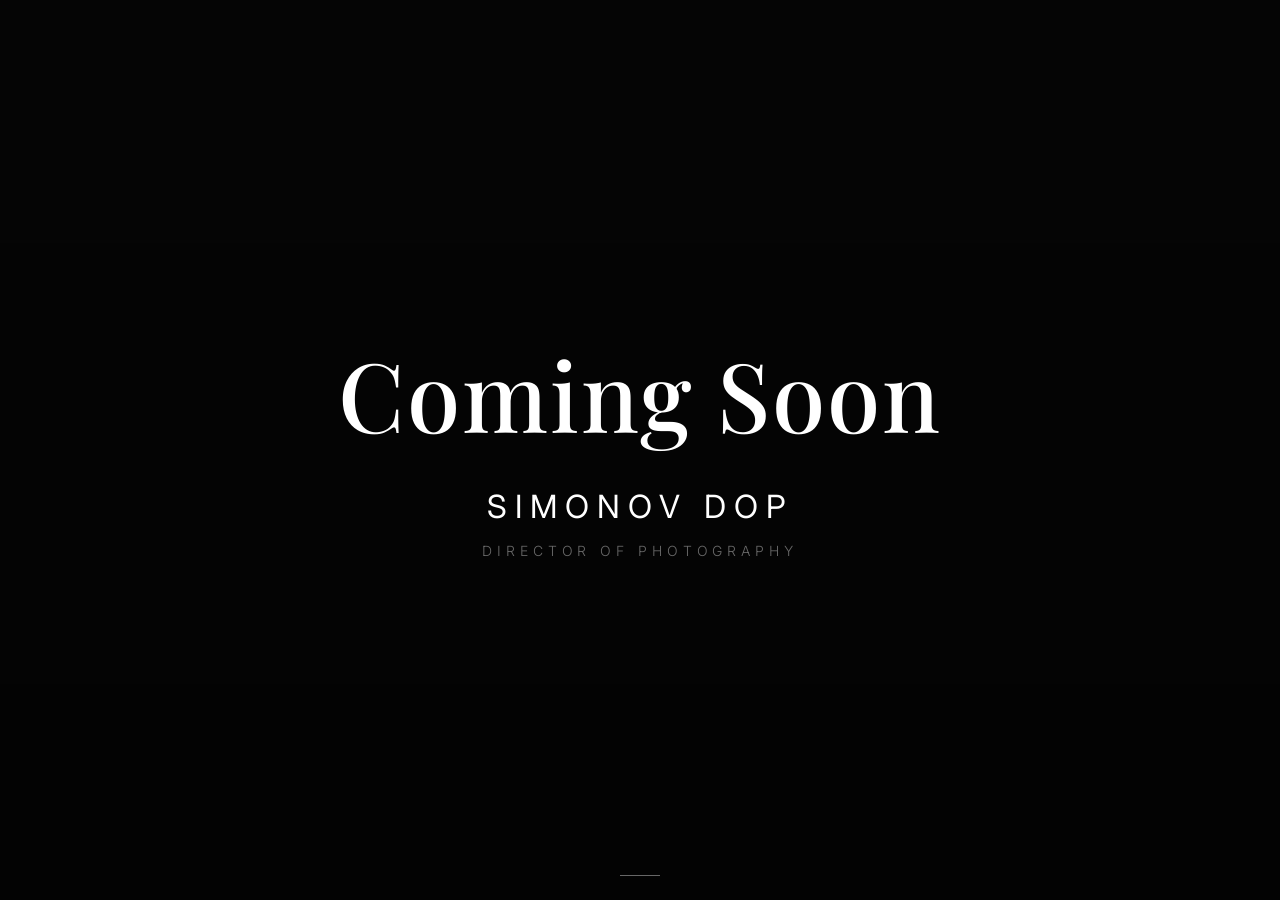
==== index.html @ 1fa2c690 "Initial commit: Simonov DOP portfolio website (video hosted on server)" ====
<!DOCTYPE html>
<html lang="en">

<head>
    <meta charset="UTF-8">
    <meta name="viewport" content="width=device-width, initial-scale=1.0, viewport-fit=cover">
    <meta name="description" content="Simonov DOP - Director of Photography. Coming Soon.">
    <meta name="theme-color" content="#0a0a0a">

    <title>Simonov DOP | Coming Soon</title>

    <!-- 
    =====================================================
    FONTS
    Using Inter (clean, modern sans-serif) and Playfair Display (cinematic serif)
    Change fonts here if you prefer different typography
    =====================================================
  -->
    <link rel="preconnect" href="https://fonts.googleapis.com">
    <link rel="preconnect" href="https://fonts.gstatic.com" crossorigin>
    <link
        href="https://fonts.googleapis.com/css2?family=Inter:wght@300;400;500&family=Playfair+Display:wght@400;500;600&display=swap"
        rel="stylesheet">

    <link rel="stylesheet" href="styles.css">
</head>

<body>
    <!-- 
    =====================================================
    BACKGROUND MEDIA CONTAINER
    Supports both VIDEO and IMAGE backgrounds
    
    TO USE VIDEO BACKGROUND:
    - Uncomment the <video> element below
    - Set src to your video file (MP4 recommended)
    - The video will autoplay, loop, and be muted
    
    TO USE IMAGE BACKGROUND:
    - Comment out the <video> element
    - Uncomment the <div class="bg-image"> element
    - Set the background-image URL in styles.css (.bg-image class)
    
    MOBILE OPTIMIZATION:
    - Video is hidden on mobile by default (CSS media query)
    - Image fallback is shown instead for better performance
    =====================================================
  -->
    <div class="background-container">

        <!-- OPTION 1: VIDEO BACKGROUND (uncomment to use) -->
        <video autoplay loop muted playsinline webkit-playsinline poster="assets/poster.jpg" class="bg-video">
            <source src="assets/showreel.mp4" type="video/mp4">
        </video>

        <!-- OPTION 2: IMAGE BACKGROUND (currently active) -->
        <!-- To change the image, edit the background-image URL in styles.css (.bg-image class) -->
        <div class="bg-image"></div>

        <!-- Dark overlay for text readability (adjust opacity in styles.css) -->
        <div class="bg-overlay"></div>
    </div>

    <!-- 
    =====================================================
    MAIN CONTENT
    Edit text content here:
    - h1: Main headline ("Coming Soon")
    - .name: DOP name ("Simonov DOP")
    - .subtitle: Role description ("Director of Photography")
    =====================================================
  -->
    <main class="content">
        <div class="content-wrapper">

            <!-- Main Headline -->
            <h1 class="headline">Coming Soon</h1>

            <!-- DOP Name -->
            <p class="name">Simonov DOP</p>

            <!-- Subtitle / Role (optional - can be removed) -->
            <p class="subtitle">Director of Photography</p>

        </div>
    </main>

    <!-- Optional: Subtle bottom indicator -->
    <footer class="footer">
        <span class="footer-line"></span>
    </footer>

</body>

</html>
---- styles.css ----
/*
=====================================================
SIMONOV DOP - COMING SOON
Cinematic, Minimal, Professional Landing Page
=====================================================

TABLE OF CONTENTS:
1. CSS Custom Properties (Variables)
2. Reset & Base Styles
3. Background Media Styles
4. Content & Typography
5. Animations
6. Responsive Breakpoints
=====================================================
*/


/* =====================================================
   1. CSS CUSTOM PROPERTIES
   ===================================================== 
   
   CUSTOMIZATION GUIDE:
   - Change colors, fonts, and timing here
   - All values cascade throughout the stylesheet
*/

:root {
    /* ---------- COLORS ---------- */
    /* Primary background - near black */
    --color-bg: #0a0a0a;

    /* Text colors */
    --color-text-primary: #ffffff;
    --color-text-secondary: rgba(255, 255, 255, 0.7);
    --color-text-muted: rgba(255, 255, 255, 0.4);

    /* Overlay darkness (0.4 = 40%, 0.6 = 60%) */
    --overlay-opacity: 0.55;

    /* ---------- TYPOGRAPHY ---------- */
    /* Headline font - cinematic serif */
    --font-headline: 'Playfair Display', Georgia, serif;

    /* Body font - clean sans-serif */
    --font-body: 'Inter', -apple-system, BlinkMacSystemFont, sans-serif;

    /* Font sizes (mobile-first, scaled with clamp) */
    --size-headline: clamp(2.5rem, 8vw, 6rem);
    --size-name: clamp(1.25rem, 3vw, 2rem);
    --size-subtitle: clamp(0.75rem, 1.5vw, 0.875rem);

    /* Letter spacing */
    --tracking-headline: 0.02em;
    --tracking-name: 0.25em;
    --tracking-subtitle: 0.35em;

    /* ---------- SPACING ---------- */
    --space-safe-area: env(safe-area-inset-bottom, 2rem);

    /* ---------- ANIMATIONS ---------- */
    --duration-fade: 1.5s;
    --duration-stagger: 0.3s;
    --easing-smooth: cubic-bezier(0.25, 0.1, 0.25, 1);
}


/* =====================================================
   2. RESET & BASE STYLES
   ===================================================== */

*,
*::before,
*::after {
    box-sizing: border-box;
    margin: 0;
    padding: 0;
}

html {
    font-size: 16px;
    -webkit-font-smoothing: antialiased;
    -moz-osx-font-smoothing: grayscale;
}

body {
    font-family: var(--font-body);
    background-color: var(--color-bg);
    color: var(--color-text-primary);
    min-height: 100vh;
    min-height: 100dvh;
    /* Dynamic viewport height for mobile */
    overflow: hidden;
    position: relative;
}


/* =====================================================
   3. BACKGROUND MEDIA STYLES
   ===================================================== 
   
   TO CHANGE BACKGROUND IMAGE:
   Edit the URL in .bg-image background-image property
*/

.background-container {
    position: fixed;
    inset: 0;
    z-index: 0;
    overflow: hidden;
}

/* ---------- VIDEO BACKGROUND ---------- */
.bg-video {
    position: absolute;
    top: 50%;
    left: 50%;
    min-width: 100%;
    min-height: 100%;
    width: auto;
    height: auto;
    transform: translate(-50%, -50%);
    object-fit: cover;
}

/* ---------- IMAGE BACKGROUND ---------- 
   
   CHANGE BACKGROUND IMAGE HERE:
   Replace the URL with your image path
   Recommended: 1920x1080 or higher resolution
   Formats: JPG, WebP, or AVIF for best performance
*/
.bg-image {
    position: absolute;
    inset: 0;
    background-image: url('assets/background.jpg');
    background-size: cover;
    background-position: center center;
    background-repeat: no-repeat;
}

/* ---------- DARK OVERLAY ---------- 
   
   Adjust --overlay-opacity in :root to change darkness
   Current: 0.55 (55% dark)
*/
.bg-overlay {
    position: absolute;
    inset: 0;
    background: linear-gradient(180deg,
            rgba(0, 0, 0, calc(var(--overlay-opacity) - 0.1)) 0%,
            rgba(0, 0, 0, var(--overlay-opacity)) 50%,
            rgba(0, 0, 0, calc(var(--overlay-opacity) + 0.1)) 100%);
}


/* =====================================================
   4. CONTENT & TYPOGRAPHY
   ===================================================== */

.content {
    position: relative;
    z-index: 10;
    display: flex;
    align-items: center;
    justify-content: center;
    min-height: 100vh;
    min-height: 100dvh;
    padding: 2rem;
    padding-bottom: calc(2rem + var(--space-safe-area));
}

.content-wrapper {
    text-align: center;
    max-width: 90vw;
}

/* ---------- MAIN HEADLINE ---------- */
.headline {
    font-family: var(--font-headline);
    font-size: var(--size-headline);
    font-weight: 500;
    letter-spacing: var(--tracking-headline);
    line-height: 1.1;
    color: var(--color-text-primary);
    margin-bottom: 2rem;

    /* Animation */
    opacity: 0;
    transform: translateY(20px);
    animation: fadeInUp var(--duration-fade) var(--easing-smooth) forwards;
}

/* ---------- DOP NAME ---------- */
.name {
    font-family: var(--font-body);
    font-size: var(--size-name);
    font-weight: 400;
    letter-spacing: var(--tracking-name);
    text-transform: uppercase;
    color: var(--color-text-primary);
    margin-bottom: 1rem;

    /* Animation - delayed */
    opacity: 0;
    transform: translateY(15px);
    animation: fadeInUp var(--duration-fade) var(--easing-smooth) forwards;
    animation-delay: var(--duration-stagger);
}

/* ---------- SUBTITLE ---------- */
.subtitle {
    font-family: var(--font-body);
    font-size: var(--size-subtitle);
    font-weight: 300;
    letter-spacing: var(--tracking-subtitle);
    text-transform: uppercase;
    color: var(--color-text-muted);

    /* Animation - more delayed */
    opacity: 0;
    transform: translateY(10px);
    animation: fadeInUp var(--duration-fade) var(--easing-smooth) forwards;
    animation-delay: calc(var(--duration-stagger) * 2);
}


/* ---------- FOOTER INDICATOR ---------- */
.footer {
    position: fixed;
    bottom: 0;
    left: 0;
    right: 0;
    z-index: 10;
    display: flex;
    justify-content: center;
    padding-bottom: calc(1.5rem + var(--space-safe-area));

    /* Animation */
    opacity: 0;
    animation: fadeIn 2s var(--easing-smooth) forwards;
    animation-delay: 1.5s;
}

.footer-line {
    width: 40px;
    height: 1px;
    background: var(--color-text-muted);
}


/* =====================================================
   5. ANIMATIONS
   ===================================================== */

@keyframes fadeInUp {
    from {
        opacity: 0;
        transform: translateY(20px);
    }

    to {
        opacity: 1;
        transform: translateY(0);
    }
}

@keyframes fadeIn {
    from {
        opacity: 0;
    }

    to {
        opacity: 1;
    }
}


/* =====================================================
   6. RESPONSIVE BREAKPOINTS
   ===================================================== */

/* ---------- MOBILE OPTIMIZATION ---------- */
@media (max-width: 768px) {

    /* Hide video on mobile for better performance */
    /* Show video on mobile */
    .bg-video {
        display: block;
    }

    /* Ensure image background is visible on mobile */
    .bg-image {
        display: block;
    }

    .content {
        padding: 1.5rem;
    }

    .headline {
        margin-bottom: 1.5rem;
    }

    .name {
        margin-bottom: 0.75rem;
    }
}

/* ---------- TABLET ---------- */
@media (min-width: 769px) and (max-width: 1024px) {
    .content {
        padding: 3rem;
    }
}

/* ---------- DESKTOP & ULTRAWIDE ---------- */
@media (min-width: 1025px) {

    /* Show video on desktop */
    .bg-video {
        display: block;
    }

    /* Optional: hide image when video is playing */
    /* Uncomment if using video background */
    /*
  .bg-video + .bg-image {
    display: none;
  }
  */

    .content {
        padding: 4rem;
    }

    .headline {
        margin-bottom: 2.5rem;
    }
}

/* ---------- HIGH DPI / RETINA ---------- */
@media (-webkit-min-device-pixel-ratio: 2),
(min-resolution: 192dpi) {
    /* Use higher resolution background for retina displays if available */
    /* .bg-image {
    background-image: url('assets/background@2x.jpg');
  } */
}

/* ---------- REDUCED MOTION PREFERENCE ---------- */
@media (prefers-reduced-motion: reduce) {

    .headline,
    .name,
    .subtitle,
    .footer {
        animation: none;
        opacity: 1;
        transform: none;
    }
}

/* ---------- DARK MODE (already dark, but ensure consistency) ---------- */
@media (prefers-color-scheme: dark) {
    :root {
        color-scheme: dark;
    }
}
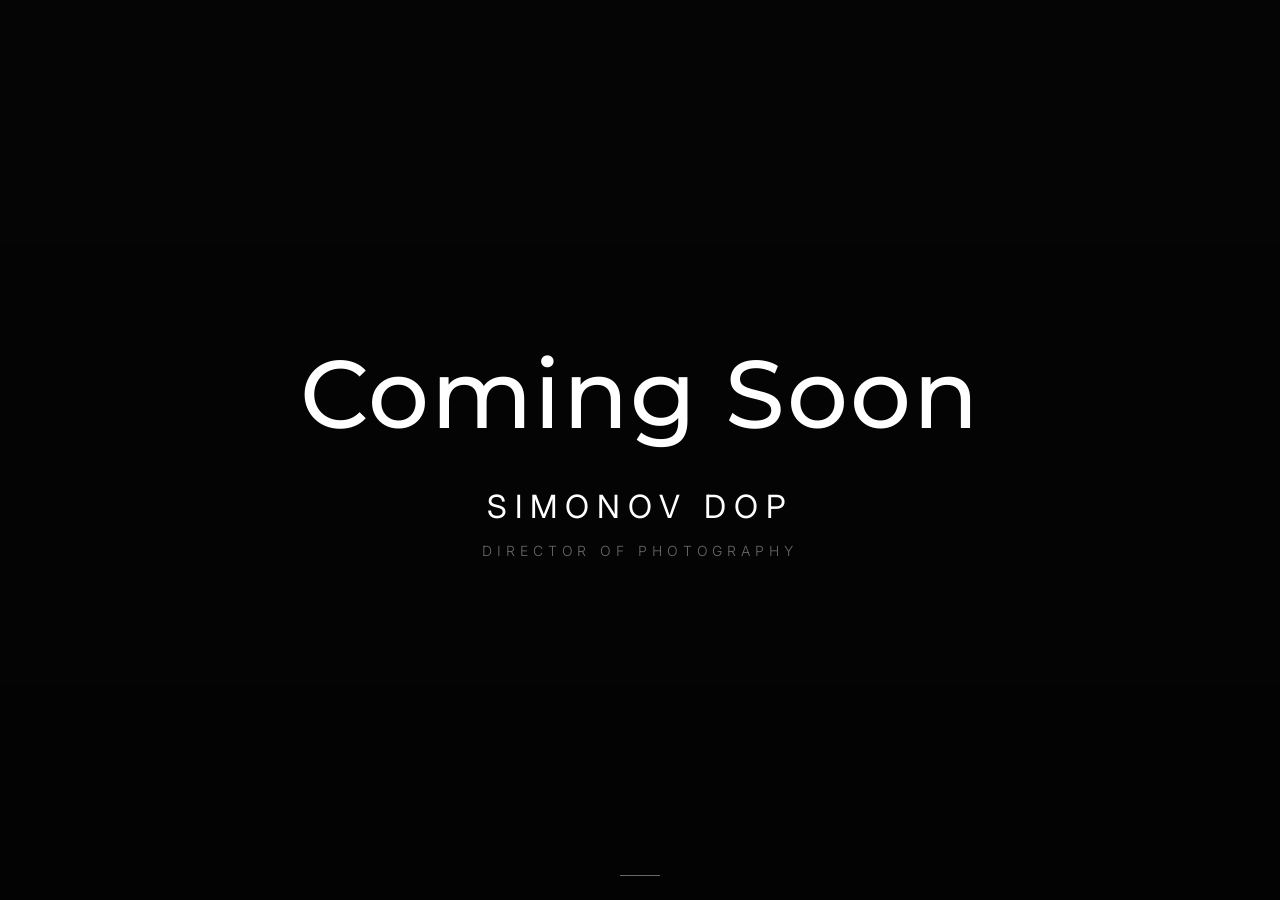
==== commit e3008ccf: "chore: change headline font from Playfair Display to Montserrat" ====
--- a/index.html
+++ b/index.html
@@ -12,14 +12,14 @@
     <!-- 
     =====================================================
     FONTS
-    Using Inter (clean, modern sans-serif) and Playfair Display (cinematic serif)
+    Using Inter (clean, modern sans-serif) and Montserrat (modern sans-serif)
     Change fonts here if you prefer different typography
     =====================================================
   -->
     <link rel="preconnect" href="https://fonts.googleapis.com">
     <link rel="preconnect" href="https://fonts.gstatic.com" crossorigin>
     <link
-        href="https://fonts.googleapis.com/css2?family=Inter:wght@300;400;500&family=Playfair+Display:wght@400;500;600&display=swap"
+        href="https://fonts.googleapis.com/css2?family=Inter:wght@300;400;500&family=Montserrat:wght@400;500;600;700&display=swap"
         rel="stylesheet">
 
     <link rel="stylesheet" href="styles.css">
--- a/styles.css
+++ b/styles.css
@@ -38,8 +38,8 @@
     --overlay-opacity: 0.55;
 
     /* ---------- TYPOGRAPHY ---------- */
-    /* Headline font - cinematic serif */
-    --font-headline: 'Playfair Display', Georgia, serif;
+    /* Headline font - modern sans-serif */
+    --font-headline: 'Montserrat', -apple-system, BlinkMacSystemFont, sans-serif;
 
     /* Body font - clean sans-serif */
     --font-body: 'Inter', -apple-system, BlinkMacSystemFont, sans-serif;
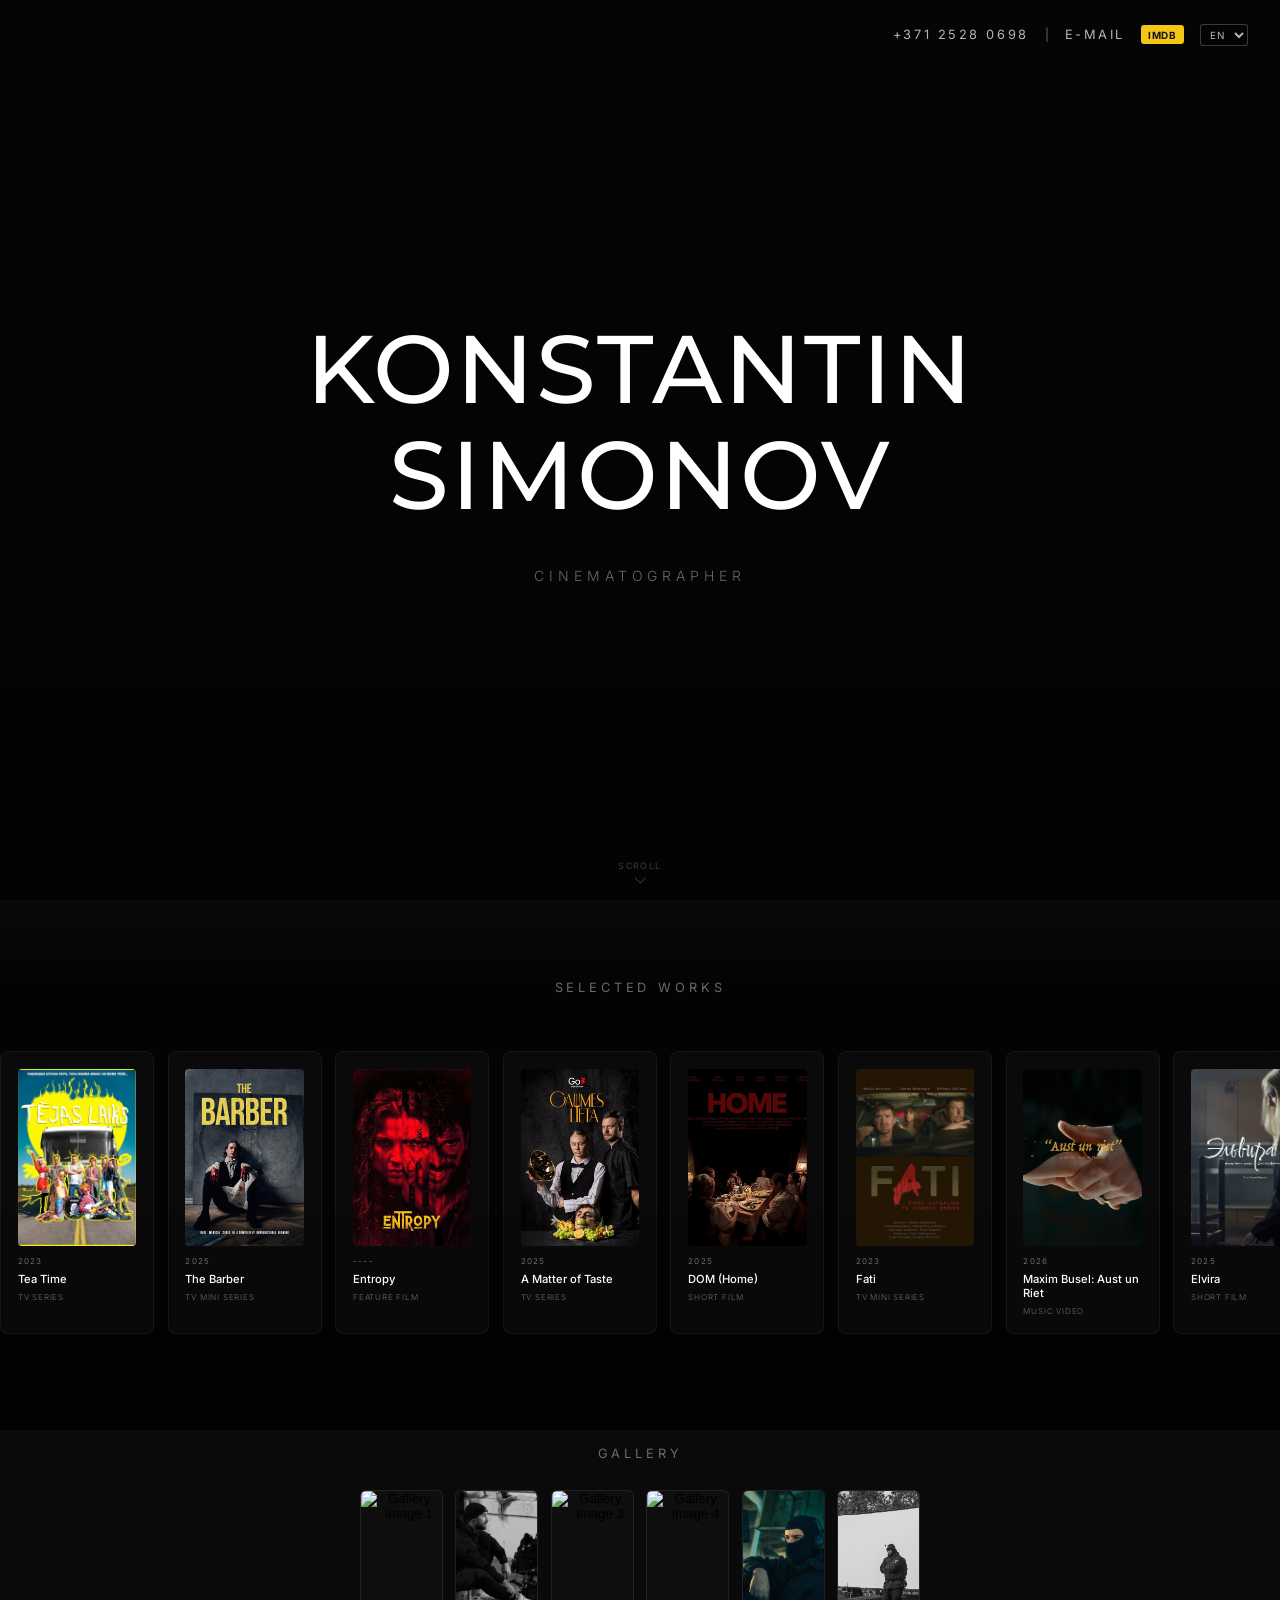
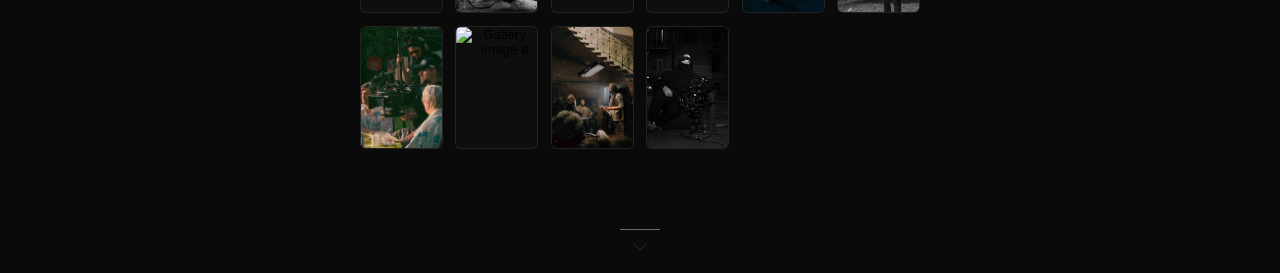
==== commit 28bb51ff: "feat: automate IMDb sync, multilingual UI, and gallery updates" ====
--- a/index.html
+++ b/index.html
@@ -4,10 +4,10 @@
 <head>
     <meta charset="UTF-8">
     <meta name="viewport" content="width=device-width, initial-scale=1.0, viewport-fit=cover">
-    <meta name="description" content="Simonov DOP - Director of Photography. Coming Soon.">
+    <meta id="meta-description" name="description" content="Konstantin Simonov - cinematographer.">
     <meta name="theme-color" content="#0a0a0a">
 
-    <title>Simonov DOP | Coming Soon</title>
+    <title>Konstantin Simonov | Cinematographer</title>
 
     <!-- 
     =====================================================
@@ -70,26 +70,543 @@
     - .subtitle: Role description ("Director of Photography")
     =====================================================
   -->
+    <!-- Top Header with Contact Info -->
+    <header class="top-header">
+        <div class="contacts">
+            <a href="tel:+37125280698" class="contact-link">+371 2528 0698</a>
+            <span class="contact-divider">|</span>
+            <a href="mailto:cinecat88@gmail.com" class="contact-link">E-MAIL</a>
+            <a href="https://www.imdb.com/name/nm10457842/?ref_=nv_sr_srsg_2_tt_1_nm_7_in_0_q_Konstantin%2520Simonovs"
+                target="_blank" rel="noopener" class="imdb-button" aria-label="Open IMDb profile">
+                IMDb
+            </a>
+            <label for="language-select" class="visually-hidden">Language</label>
+            <select id="language-select" class="lang-select" aria-label="Select language">
+                <option value="en">EN</option>
+                <option value="lv">LV</option>
+                <option value="ru">RU</option>
+                <option value="el">EL</option>
+                <option value="de">DE</option>
+                <option value="fr">FR</option>
+                <option value="ja">JA</option>
+                <option value="zh">ZH</option>
+                <option value="ar">AR</option>
+            </select>
+        </div>
+    </header>
+
     <main class="content">
         <div class="content-wrapper">
 
             <!-- Main Headline -->
-            <h1 class="headline">Coming Soon</h1>
-
-            <!-- DOP Name -->
-            <p class="name">Simonov DOP</p>
-
-            <!-- Subtitle / Role (optional - can be removed) -->
-            <p class="subtitle">Director of Photography</p>
+            <h1 class="headline" data-i18n="hero_name">KONSTANTIN SIMONOV</h1>
+
+            <!-- Subtitle / Role -->
+            <p class="subtitle" data-i18n="role">cinematographer</p>
 
         </div>
     </main>
 
-    <!-- Optional: Subtle bottom indicator -->
+    <!-- Projects Section -->
+    <section class="projects-section">
+        <h2 class="projects-title" data-i18n="selected_works">Selected Works</h2>
+        <div class="projects-track">
+
+            <!-- AUTO-IMDB-START -->
+            <a href="https://www.imdb.com/title/tt29414906/" target="_blank" rel="noopener" class="project-card">
+                <img class="project-poster" src="assets/posters/tt29414906.jpg" alt="Tea Time poster" loading="lazy">
+                <span class="project-year">2023</span>
+                <h3 class="project-name">Tea Time</h3>
+                <p class="project-desc" data-type-key="tv_series" data-type-fallback="TV Series">TV Series</p>
+            </a>
+            <a href="https://www.imdb.com/title/tt34720347/" target="_blank" rel="noopener" class="project-card">
+                <img class="project-poster" src="assets/posters/tt34720347.jpg" alt="The Barber poster" loading="lazy">
+                <span class="project-year">2025</span>
+                <h3 class="project-name">The Barber</h3>
+                <p class="project-desc" data-type-key="tv_mini_series" data-type-fallback="TV Mini Series">TV Mini Series</p>
+            </a>
+            <a href="https://www.imdb.com/title/tt33055019/" target="_blank" rel="noopener" class="project-card">
+                <img class="project-poster" src="assets/posters/tt33055019.jpg" alt="Entropy poster" loading="lazy">
+                <span class="project-year">----</span>
+                <h3 class="project-name">Entropy</h3>
+                <p class="project-desc" data-type-key="feature_film" data-type-fallback="Feature Film">Feature Film</p>
+            </a>
+            <a href="https://www.imdb.com/title/tt36473776/" target="_blank" rel="noopener" class="project-card">
+                <img class="project-poster" src="assets/posters/tt36473776.jpg" alt="A Matter of Taste poster" loading="lazy">
+                <span class="project-year">2025</span>
+                <h3 class="project-name">A Matter of Taste</h3>
+                <p class="project-desc" data-type-key="tv_series" data-type-fallback="TV Series">TV Series</p>
+            </a>
+            <a href="https://www.imdb.com/title/tt36671437/" target="_blank" rel="noopener" class="project-card">
+                <img class="project-poster" src="assets/posters/tt36671437.jpg" alt="DOM (Home) poster" loading="lazy">
+                <span class="project-year">2025</span>
+                <h3 class="project-name">DOM (Home)</h3>
+                <p class="project-desc" data-type-key="short_film" data-type-fallback="Short Film">Short Film</p>
+            </a>
+            <a href="https://www.imdb.com/title/tt22134246/" target="_blank" rel="noopener" class="project-card">
+                <img class="project-poster" src="assets/posters/tt22134246.jpg" alt="Fati poster" loading="lazy">
+                <span class="project-year">2023</span>
+                <h3 class="project-name">Fati</h3>
+                <p class="project-desc" data-type-key="tv_mini_series" data-type-fallback="TV Mini Series">TV Mini Series</p>
+            </a>
+            <a href="https://www.imdb.com/title/tt39393813/" target="_blank" rel="noopener" class="project-card">
+                <img class="project-poster" src="assets/posters/tt39393813.jpg" alt="Maxim Busel: Aust un Riet poster" loading="lazy">
+                <span class="project-year">2026</span>
+                <h3 class="project-name">Maxim Busel: Aust un Riet</h3>
+                <p class="project-desc" data-type-key="music_video" data-type-fallback="Music Video">Music Video</p>
+            </a>
+            <a href="https://www.imdb.com/title/tt38151982/" target="_blank" rel="noopener" class="project-card">
+                <img class="project-poster" src="assets/posters/tt38151982.jpg" alt="Elvira poster" loading="lazy">
+                <span class="project-year">2025</span>
+                <h3 class="project-name">Elvira</h3>
+                <p class="project-desc" data-type-key="short_film" data-type-fallback="Short Film">Short Film</p>
+            </a>
+            <a href="https://www.imdb.com/title/tt36690747/" target="_blank" rel="noopener" class="project-card">
+                <img class="project-poster" src="assets/posters/tt36690747.jpg" alt="Lostland poster" loading="lazy">
+                <span class="project-year">2025</span>
+                <h3 class="project-name">Lostland</h3>
+                <p class="project-desc" data-type-key="short_film" data-type-fallback="Short Film">Short Film</p>
+            </a>
+            <a href="https://www.imdb.com/title/tt36130910/" target="_blank" rel="noopener" class="project-card">
+                <img class="project-poster" src="assets/posters/tt36130910.jpg" alt="T-Fest: Music saved me poster" loading="lazy">
+                <span class="project-year">2025</span>
+                <h3 class="project-name">T-Fest: Music saved me</h3>
+                <p class="project-desc" data-type-key="music_video" data-type-fallback="Music Video">Music Video</p>
+            </a>
+            <a href="https://www.imdb.com/title/tt32508583/" target="_blank" rel="noopener" class="project-card">
+                <img class="project-poster" src="assets/posters/tt32508583.jpg" alt="The Birds Didn't Fly poster" loading="lazy">
+                <span class="project-year">2024</span>
+                <h3 class="project-name">The Birds Didn't Fly</h3>
+                <p class="project-desc" data-type-key="short_film" data-type-fallback="Short Film">Short Film</p>
+            </a>
+            <a href="https://www.imdb.com/title/tt27658646/" target="_blank" rel="noopener" class="project-card">
+                <img class="project-poster" src="assets/posters/tt27658646.jpg" alt="Katastrofa poster" loading="lazy">
+                <span class="project-year">2023</span>
+                <h3 class="project-name">Katastrofa</h3>
+                <p class="project-desc" data-type-key="short_film" data-type-fallback="Short Film">Short Film</p>
+            </a>
+            <a href="https://www.imdb.com/title/tt26771448/" target="_blank" rel="noopener" class="project-card">
+                <img class="project-poster" src="assets/posters/tt26771448.jpg" alt="UGA: Biedeigais B poster" loading="lazy">
+                <span class="project-year">2023</span>
+                <h3 class="project-name">UGA: Biedeigais B</h3>
+                <p class="project-desc" data-type-key="short_film" data-type-fallback="Short Film">Short Film</p>
+            </a>
+<!-- AUTO-IMDB-END -->
+
+        </div>
+    </section>
+
+    <section class="gallery-section">
+        <h2 class="gallery-title" data-i18n="gallery_title">Gallery</h2>
+        <div class="gallery-grid" id="gallery-grid"></div>
+        <p class="gallery-empty" id="gallery-empty" data-i18n="gallery_empty">Add photos to assets/gallery/gallery.json</p>
+    </section>
+
+    <div class="lightbox" id="lightbox" aria-hidden="true">
+        <button class="lightbox-close" type="button" aria-label="Close image">x</button>
+        <button class="lightbox-nav lightbox-prev" type="button" aria-label="Previous image">&#10094;</button>
+        <img class="lightbox-image" src="" alt="Expanded gallery image">
+        <button class="lightbox-nav lightbox-next" type="button" aria-label="Next image">&#10095;</button>
+    </div>
+
+    <!-- Footer -->
     <footer class="footer">
         <span class="footer-line"></span>
+        <span class="scroll-hint" aria-hidden="true"></span>
     </footer>
+    <div class="scroll-indicator" id="scroll-indicator" aria-hidden="true">
+        <span class="scroll-indicator-text" data-i18n="scroll_hint">scroll</span>
+        <span class="scroll-indicator-arrow"></span>
+    </div>
+
+    <script>
+        (function () {
+            const i18n = {
+                en: {
+                    hero_name: 'KONSTANTIN SIMONOV',
+                    page_title: 'Konstantin Simonov | Cinematographer',
+                    meta_description: 'Konstantin Simonov - cinematographer.',
+                    role: 'cinematographer',
+                    selected_works: 'Selected Works',
+                    gallery_title: 'Gallery',
+                    scroll_hint: 'scroll',
+                    gallery_empty: 'Add photos to assets/gallery/gallery.json',
+                    no_credits: 'No cinematographer credits found on IMDb.',
+                    type: {
+                        title: 'Title',
+                        feature_film: 'Feature Film',
+                        short_film: 'Short Film',
+                        tv_series: 'TV Series',
+                        tv_mini_series: 'TV Mini Series',
+                        tv_special: 'TV Special',
+                        music_video: 'Music Video',
+                        video_game: 'Video Game',
+                    },
+                },
+                lv: {
+                    hero_name: 'KONSTANTĪNS SIMONOVS',
+                    page_title: 'Konstantīns Simonovs | Operators',
+                    meta_description: 'Konstantīns Simonovs - operators.',
+                    role: 'operators',
+                    selected_works: 'Darbi',
+                    gallery_title: 'Galerija',
+                    scroll_hint: 'ritināt',
+                    gallery_empty: 'Pievieno foto failus assets/gallery/gallery.json',
+                    no_credits: 'IMDb nav atrasti cinematographer ieraksti.',
+                    type: {
+                        title: 'Nosaukums',
+                        feature_film: 'Pilnmetrāžas filma',
+                        short_film: 'Īsfilma',
+                        tv_series: 'TV seriāls',
+                        tv_mini_series: 'TV mini seriāls',
+                        tv_special: 'TV speciālizlaidums',
+                        music_video: 'Mūzikas video',
+                        video_game: 'Videospēle',
+                    },
+                },
+                ru: {
+                    hero_name: 'КОНСТАНТИН СИМОНОВ',
+                    page_title: 'Константин Симонов | Кинооператор',
+                    meta_description: 'Константин Симонов - кинооператор.',
+                    role: 'кинооператор',
+                    selected_works: 'Избранные работы',
+                    gallery_title: 'Галерея',
+                    scroll_hint: 'скролл',
+                    gallery_empty: 'Добавьте фото в assets/gallery/gallery.json',
+                    no_credits: 'На IMDb не найдено работ в категории cinematographer.',
+                    type: {
+                        title: 'Проект',
+                        feature_film: 'Полнометражный фильм',
+                        short_film: 'Короткометражный фильм',
+                        tv_series: 'Сериал',
+                        tv_mini_series: 'Мини-сериал',
+                        tv_special: 'ТВ-спецвыпуск',
+                        music_video: 'Музыкальный клип',
+                        video_game: 'Видеоигра',
+                    },
+                },
+                el: {
+                    hero_name: 'KONSTANTIN SIMONOV',
+                    page_title: 'Konstantin Simonov | Διευθυντής φωτογραφίας',
+                    meta_description: 'Konstantin Simonov - διευθυντής φωτογραφίας.',
+                    role: 'διευθυντής φωτογραφίας',
+                    selected_works: 'Επιλεγμένα έργα',
+                    gallery_title: 'Γκαλερί',
+                    scroll_hint: 'κύλιση',
+                    gallery_empty: 'Προσθέστε φωτογραφίες στο assets/gallery/gallery.json',
+                    no_credits: 'Δεν βρέθηκαν εγγραφές cinematographer στο IMDb.',
+                    type: {
+                        title: 'Τίτλος',
+                        feature_film: 'Ταινία μεγάλου μήκους',
+                        short_film: 'Ταινία μικρού μήκους',
+                        tv_series: 'Τηλεοπτική σειρά',
+                        tv_mini_series: 'Τηλεοπτική μίνι σειρά',
+                        tv_special: 'Τηλεοπτικό αφιέρωμα',
+                        music_video: 'Μουσικό βίντεο',
+                        video_game: 'Βιντεοπαιχνίδι',
+                    },
+                },
+                de: {
+                    hero_name: 'KONSTANTIN SIMONOV',
+                    page_title: 'Konstantin Simonov | Kameramann',
+                    meta_description: 'Konstantin Simonov - Kameramann.',
+                    role: 'kameramann',
+                    selected_works: 'Ausgewählte Arbeiten',
+                    gallery_title: 'Galerie',
+                    scroll_hint: 'scrollen',
+                    gallery_empty: 'Füge Fotos in assets/gallery/gallery.json hinzu',
+                    no_credits: 'Keine Cinematographer-Credits auf IMDb gefunden.',
+                    type: {
+                        title: 'Titel',
+                        feature_film: 'Spielfilm',
+                        short_film: 'Kurzfilm',
+                        tv_series: 'Fernsehserie',
+                        tv_mini_series: 'Mini-Serie',
+                        tv_special: 'TV-Special',
+                        music_video: 'Musikvideo',
+                        video_game: 'Videospiel',
+                    },
+                },
+                fr: {
+                    hero_name: 'KONSTANTIN SIMONOV',
+                    page_title: 'Konstantin Simonov | Directeur de la photographie',
+                    meta_description: 'Konstantin Simonov - directeur de la photographie.',
+                    role: 'directeur de la photographie',
+                    selected_works: 'Travaux sélectionnés',
+                    gallery_title: 'Galerie',
+                    scroll_hint: 'défiler',
+                    gallery_empty: 'Ajoutez des photos dans assets/gallery/gallery.json',
+                    no_credits: 'Aucun crédit de cinematographer trouvé sur IMDb.',
+                    type: {
+                        title: 'Titre',
+                        feature_film: 'Long métrage',
+                        short_film: 'Court métrage',
+                        tv_series: 'Série TV',
+                        tv_mini_series: 'Mini-série',
+                        tv_special: 'Émission spéciale TV',
+                        music_video: 'Clip musical',
+                        video_game: 'Jeu vidéo',
+                    },
+                },
+                ja: {
+                    hero_name: 'KONSTANTIN SIMONOV',
+                    page_title: 'コンスタンティン・シモノフ | 撮影監督',
+                    meta_description: 'コンスタンティン・シモノフ - 撮影監督。',
+                    role: '撮影監督',
+                    selected_works: '主な作品',
+                    gallery_title: 'ギャラリー',
+                    scroll_hint: 'スクロール',
+                    gallery_empty: 'assets/gallery/gallery.json に写真を追加してください',
+                    no_credits: 'IMDbで撮影監督のクレジットが見つかりませんでした。',
+                    type: {
+                        title: '作品',
+                        feature_film: '長編映画',
+                        short_film: '短編映画',
+                        tv_series: 'TVシリーズ',
+                        tv_mini_series: 'TVミニシリーズ',
+                        tv_special: 'TVスペシャル',
+                        music_video: 'ミュージックビデオ',
+                        video_game: 'ビデオゲーム',
+                    },
+                },
+                zh: {
+                    hero_name: 'KONSTANTIN SIMONOV',
+                    page_title: '康斯坦丁·西蒙诺夫 | 摄影指导',
+                    meta_description: '康斯坦丁·西蒙诺夫 - 摄影指导。',
+                    role: '摄影指导',
+                    selected_works: '精选作品',
+                    gallery_title: '图库',
+                    scroll_hint: '滚动',
+                    gallery_empty: '请将照片添加到 assets/gallery/gallery.json',
+                    no_credits: 'IMDb 上未找到摄影指导条目。',
+                    type: {
+                        title: '作品',
+                        feature_film: '长片',
+                        short_film: '短片',
+                        tv_series: '电视剧',
+                        tv_mini_series: '迷你剧',
+                        tv_special: '电视特别节目',
+                        music_video: '音乐录影带',
+                        video_game: '电子游戏',
+                    },
+                },
+                ar: {
+                    hero_name: 'KONSTANTIN SIMONOV',
+                    page_title: 'كونستانتين سيمونوف | مدير التصوير',
+                    meta_description: 'كونستانتين سيمونوف - مدير تصوير.',
+                    role: 'مدير التصوير',
+                    selected_works: 'أعمال مختارة',
+                    gallery_title: 'معرض الصور',
+                    scroll_hint: 'مرر',
+                    gallery_empty: 'أضف الصور في assets/gallery/gallery.json',
+                    no_credits: 'لم يتم العثور على أعمال ضمن فئة مدير التصوير في IMDb.',
+                    type: {
+                        title: 'عمل',
+                        feature_film: 'فيلم روائي',
+                        short_film: 'فيلم قصير',
+                        tv_series: 'مسلسل تلفزيوني',
+                        tv_mini_series: 'مسلسل قصير',
+                        tv_special: 'عرض تلفزيوني خاص',
+                        music_video: 'فيديو موسيقي',
+                        video_game: 'لعبة فيديو',
+                    },
+                },
+            };
+
+            const languageSelect = document.getElementById('language-select');
+            const metaDescription = document.getElementById('meta-description');
+            const supportedLangs = Object.keys(i18n);
+
+            function applyLanguage(lang) {
+                const dict = i18n[lang] || i18n.en;
+                document.documentElement.lang = lang;
+                document.documentElement.dir = lang === 'ar' ? 'rtl' : 'ltr';
+                document.title = dict.page_title;
+                if (metaDescription) metaDescription.setAttribute('content', dict.meta_description);
+
+                document.querySelectorAll('[data-i18n]').forEach(function (node) {
+                    const key = node.getAttribute('data-i18n');
+                    if (!key) return;
+                    const translated = dict[key] || i18n.en[key];
+                    if (translated) node.textContent = translated;
+                });
+
+                document.querySelectorAll('.project-desc[data-type-key]').forEach(function (node) {
+                    const typeKey = node.getAttribute('data-type-key') || 'title';
+                    const fallback = node.getAttribute('data-type-fallback') || node.textContent;
+                    const translatedType = (dict.type && dict.type[typeKey]) || (i18n.en.type && i18n.en.type[typeKey]) || fallback;
+                    node.textContent = translatedType;
+                });
+
+                localStorage.setItem('site_language', lang);
+            }
+
+            const storedLang = localStorage.getItem('site_language');
+            const browserLang = (navigator.language || 'en').slice(0, 2).toLowerCase();
+            const initialLang = supportedLangs.includes(storedLang)
+                ? storedLang
+                : (supportedLangs.includes(browserLang) ? browserLang : 'en');
+
+            languageSelect.value = initialLang;
+            applyLanguage(initialLang);
+
+            languageSelect.addEventListener('change', function () {
+                applyLanguage(languageSelect.value);
+            });
+
+            const track = document.querySelector('.projects-track');
+            if (!track) return;
+            const scrollIndicator = document.getElementById('scroll-indicator');
+
+            track.addEventListener('wheel', function (event) {
+                event.preventDefault();
+                const delta = event.deltaY + event.deltaX;
+                track.scrollLeft += delta === 0 ? event.deltaY : delta;
+            }, { passive: false });
+
+            let isDown = false;
+            let startX = 0;
+            let startScrollLeft = 0;
+
+            track.addEventListener('mousedown', function (event) {
+                isDown = true;
+                startX = event.pageX;
+                startScrollLeft = track.scrollLeft;
+                track.style.cursor = 'grabbing';
+            });
+
+            window.addEventListener('mouseup', function () {
+                if (!isDown) return;
+                isDown = false;
+                track.style.cursor = 'ew-resize';
+            });
+
+            track.addEventListener('mousemove', function (event) {
+                if (!isDown) return;
+                event.preventDefault();
+                const walk = event.pageX - startX;
+                track.scrollLeft = startScrollLeft - walk;
+            });
+
+            function updateScrollIndicator() {
+                if (!scrollIndicator) return;
+                const shouldHide = window.scrollY > 40;
+                scrollIndicator.classList.toggle('is-hidden', shouldHide);
+            }
+
+            updateScrollIndicator();
+            window.addEventListener('scroll', updateScrollIndicator, { passive: true });
+
+            const galleryGrid = document.getElementById('gallery-grid');
+            const galleryEmpty = document.getElementById('gallery-empty');
+            const lightbox = document.getElementById('lightbox');
+            const lightboxImage = lightbox ? lightbox.querySelector('.lightbox-image') : null;
+            const closeButton = lightbox ? lightbox.querySelector('.lightbox-close') : null;
+            const prevButton = lightbox ? lightbox.querySelector('.lightbox-prev') : null;
+            const nextButton = lightbox ? lightbox.querySelector('.lightbox-next') : null;
+            let galleryItems = [];
+            let currentImageIndex = 0;
+
+            function refreshGalleryItems() {
+                galleryItems = Array.from(document.querySelectorAll('.gallery-item img'));
+            }
+
+            function bindGalleryClicks() {
+                galleryItems.forEach(function (img, index) {
+                    const button = img.closest('.gallery-item');
+                    if (!button) return;
+                    button.addEventListener('click', function () {
+                        openLightbox(index);
+                    });
+                });
+            }
+
+            const localGalleryItems = [
+                { src: 'assets/gallery/gallery-01.jpg', alt: 'Gallery image 1' },
+                { src: 'assets/gallery/gallery-02.jpg', alt: 'Gallery image 2' },
+                { src: 'assets/gallery/gallery-03.jpg', alt: 'Gallery image 3' },
+                { src: 'assets/gallery/gallery-04.jpg', alt: 'Gallery image 4' },
+                { src: 'assets/gallery/gallery-05.jpg', alt: 'Gallery image 5' },
+                { src: 'assets/gallery/gallery-06.jpg', alt: 'Gallery image 6' },
+                { src: 'assets/gallery/gallery-07.jpg', alt: 'Gallery image 7' },
+                { src: 'assets/gallery/gallery-08.jpg', alt: 'Gallery image 8' },
+                { src: 'assets/gallery/gallery-10.jpg', alt: 'Gallery image 10' },
+                { src: 'assets/gallery/gallery-11.jpg', alt: 'Gallery image 11' }
+            ];
+
+            function renderGallery(items) {
+                if (!galleryGrid || !galleryEmpty) return;
+                galleryGrid.innerHTML = '';
+                if (!Array.isArray(items) || items.length === 0) {
+                    galleryEmpty.style.display = 'block';
+                    refreshGalleryItems();
+                    return;
+                }
+
+                items.forEach(function (item, idx) {
+                    const src = typeof item === 'string' ? item : item.src;
+                    if (!src) return;
+                    const alt = (typeof item === 'object' && item.alt) ? item.alt : `Gallery image ${idx + 1}`;
+                    const button = document.createElement('button');
+                    button.className = 'gallery-item';
+                    button.type = 'button';
+                    button.setAttribute('aria-label', 'Open gallery image');
+
+                    const img = document.createElement('img');
+                    img.src = src;
+                    img.alt = alt;
+                    img.loading = 'lazy';
+                    button.appendChild(img);
+                    galleryGrid.appendChild(button);
+                });
+
+                refreshGalleryItems();
+                bindGalleryClicks();
+                galleryEmpty.style.display = 'none';
+            }
+            renderGallery(localGalleryItems);
+
+            function openLightbox(index) {
+                if (!lightbox || !lightboxImage || galleryItems.length === 0) return;
+                currentImageIndex = index;
+                lightboxImage.src = galleryItems[currentImageIndex].src;
+                lightboxImage.alt = galleryItems[currentImageIndex].alt;
+                lightbox.classList.add('is-open');
+                lightbox.setAttribute('aria-hidden', 'false');
+            }
+
+            function closeLightbox() {
+                if (!lightbox || !lightboxImage) return;
+                lightbox.classList.remove('is-open');
+                lightbox.setAttribute('aria-hidden', 'true');
+                lightboxImage.src = '';
+            }
+
+            function stepLightbox(direction) {
+                if (galleryItems.length === 0) return;
+                currentImageIndex = (currentImageIndex + direction + galleryItems.length) % galleryItems.length;
+                openLightbox(currentImageIndex);
+            }
+
+            if (closeButton) closeButton.addEventListener('click', closeLightbox);
+            if (prevButton) prevButton.addEventListener('click', function () { stepLightbox(-1); });
+            if (nextButton) nextButton.addEventListener('click', function () { stepLightbox(1); });
+
+            if (lightbox) {
+                lightbox.addEventListener('click', function (event) {
+                    if (event.target === lightbox) closeLightbox();
+                });
+            }
+
+            window.addEventListener('keydown', function (event) {
+                if (!lightbox || !lightbox.classList.contains('is-open')) return;
+                if (event.key === 'Escape') closeLightbox();
+                if (event.key === 'ArrowLeft') stepLightbox(-1);
+                if (event.key === 'ArrowRight') stepLightbox(1);
+            });
+        })();
+    </script>
 
 </body>
 
-</html>+</html>
--- a/styles.css
+++ b/styles.css
@@ -89,7 +89,7 @@
     min-height: 100vh;
     min-height: 100dvh;
     /* Dynamic viewport height for mobile */
-    overflow: hidden;
+    overflow-x: hidden;
     position: relative;
 }
 
@@ -163,8 +163,8 @@
     display: flex;
     align-items: center;
     justify-content: center;
-    min-height: 100vh;
-    min-height: 100dvh;
+    height: 100vh;
+    height: 100dvh;
     padding: 2rem;
     padding-bottom: calc(2rem + var(--space-safe-area));
 }
@@ -223,16 +223,330 @@
     animation-delay: calc(var(--duration-stagger) * 2);
 }
 
+/* ---------- TOP HEADER ---------- */
+.top-header {
+    position: fixed;
+    top: 0;
+    right: 0;
+    z-index: 20;
+    padding: 1.5rem 2rem;
+
+    /* Animation */
+    opacity: 0;
+    animation: fadeIn var(--duration-fade) var(--easing-smooth) forwards;
+    animation-delay: 1s;
+}
+
+.contacts {
+    display: flex;
+    align-items: center;
+    gap: 1rem;
+    flex-wrap: wrap;
+    justify-content: flex-end;
+}
+
+.contact-link {
+    font-family: var(--font-body);
+    font-size: clamp(0.7rem, 1.2vw, 0.8rem);
+    font-weight: 400;
+    letter-spacing: 0.2em;
+    text-transform: uppercase;
+    color: var(--color-text-secondary);
+    text-decoration: none;
+    transition: color 0.3s ease;
+}
+
+.contact-link:hover {
+    color: var(--color-text-primary);
+}
+
+.contact-divider {
+    color: var(--color-text-muted);
+    font-size: 0.75rem;
+    user-select: none;
+}
+
+.imdb-button {
+    display: inline-flex;
+    align-items: center;
+    justify-content: center;
+    height: 1.2rem;
+    padding: 0 0.45rem;
+    border-radius: 0.2rem;
+    background: #f5c518;
+    color: #111111;
+    font-family: var(--font-body);
+    font-size: 0.62rem;
+    font-weight: 700;
+    letter-spacing: 0.06em;
+    text-decoration: none;
+    text-transform: uppercase;
+    transition: filter 0.2s ease, transform 0.2s ease;
+}
+
+.imdb-button:hover {
+    filter: brightness(1.05);
+    transform: translateY(-1px);
+}
+
+.lang-select {
+    height: 1.35rem;
+    padding: 0 0.35rem;
+    border: 0.5px solid rgba(255, 255, 255, 0.22);
+    border-radius: 0.2rem;
+    background: rgba(0, 0, 0, 0.35);
+    color: var(--color-text-secondary);
+    font-family: var(--font-body);
+    font-size: 0.62rem;
+    letter-spacing: 0.08em;
+    text-transform: uppercase;
+    outline: none;
+}
+
+.lang-select:hover,
+.lang-select:focus {
+    border-color: rgba(255, 255, 255, 0.4);
+    color: var(--color-text-primary);
+}
+
+.visually-hidden {
+    position: absolute;
+    width: 1px;
+    height: 1px;
+    padding: 0;
+    margin: -1px;
+    overflow: hidden;
+    clip: rect(0, 0, 0, 0);
+    white-space: nowrap;
+    border: 0;
+}
+
+
+/* ---------- PROJECTS SECTION ---------- */
+.projects-section {
+    position: relative;
+    z-index: 10;
+    padding: 5rem 0 4rem;
+    background: linear-gradient(180deg, transparent 0%, rgba(0, 0, 0, 0.6) 15%, rgba(0, 0, 0, 0.8) 100%);
+}
+
+.projects-title {
+    font-family: var(--font-body);
+    font-size: clamp(0.7rem, 1.2vw, 0.8rem);
+    font-weight: 400;
+    letter-spacing: 0.3em;
+    text-transform: uppercase;
+    color: var(--color-text-muted);
+    text-align: center;
+    margin-bottom: 2.5rem;
+}
+
+.projects-track {
+    display: flex;
+    flex-wrap: nowrap;
+    gap: 0.85rem;
+    overflow-x: auto;
+    overflow-y: hidden;
+    padding: 1rem 2rem 2rem;
+    scroll-snap-type: x proximity;
+    -webkit-overflow-scrolling: touch;
+    scrollbar-width: none;
+    cursor: ew-resize;
+}
+
+.projects-track::-webkit-scrollbar {
+    display: none;
+}
+
+.project-card {
+    flex: 0 0 auto;
+    width: 154px;
+    padding: 1.05rem;
+    border: 0.5px solid rgba(255, 255, 255, 0.05);
+    border-radius: 8px;
+    background: rgba(255, 255, 255, 0.03);
+    backdrop-filter: blur(8px);
+    -webkit-backdrop-filter: blur(8px);
+    text-decoration: none;
+    scroll-snap-align: start;
+    transition: border-color 0.3s ease, background 0.3s ease, transform 0.3s ease;
+    display: flex;
+    flex-direction: column;
+    gap: 0.35rem;
+}
+
+.project-poster {
+    width: 100%;
+    aspect-ratio: 2 / 3;
+    object-fit: cover;
+    border-radius: 4px;
+    margin-bottom: 0.25rem;
+    background: rgba(255, 255, 255, 0.04);
+}
+
+.project-card:hover {
+    border-color: rgba(255, 255, 255, 0.12);
+    background: rgba(255, 255, 255, 0.06);
+    transform: translateY(-4px);
+}
+
+.project-empty {
+    color: var(--color-text-muted);
+    letter-spacing: 0.08em;
+    text-transform: uppercase;
+    font-size: 0.75rem;
+    margin: 0 auto;
+    padding: 1rem 2rem 2rem;
+}
+
+.project-year {
+    font-family: var(--font-body);
+    font-size: 0.5rem;
+    font-weight: 400;
+    letter-spacing: 0.15em;
+    color: var(--color-text-muted);
+}
+
+.project-name {
+    font-family: var(--font-body);
+    font-size: 0.7rem;
+    font-weight: 500;
+    color: var(--color-text-primary);
+    line-height: 1.3;
+}
+
+.project-desc {
+    font-family: var(--font-body);
+    font-size: 0.5rem;
+    font-weight: 300;
+    letter-spacing: 0.1em;
+    color: var(--color-text-muted);
+    text-transform: uppercase;
+}
+
+/* ---------- GALLERY SECTION ---------- */
+.gallery-section {
+    position: relative;
+    z-index: 10;
+    padding: 1rem 2rem 5rem;
+}
+
+.gallery-title {
+    font-family: var(--font-body);
+    font-size: clamp(0.7rem, 1.2vw, 0.8rem);
+    font-weight: 400;
+    letter-spacing: 0.3em;
+    text-transform: uppercase;
+    color: var(--color-text-muted);
+    text-align: center;
+    margin-bottom: 1.8rem;
+}
+
+.gallery-grid {
+    display: grid;
+    grid-template-columns: repeat(auto-fit, minmax(70px, 1fr));
+    gap: 0.8rem;
+    max-width: 560px;
+    margin: 0 auto;
+}
+
+.gallery-empty {
+    display: none;
+    color: var(--color-text-muted);
+    text-align: center;
+    font-size: 0.72rem;
+    letter-spacing: 0.08em;
+    margin-top: 1rem;
+    text-transform: uppercase;
+}
+
+.gallery-item {
+    display: block;
+    border: 0.5px solid rgba(255, 255, 255, 0.08);
+    background: rgba(255, 255, 255, 0.02);
+    border-radius: 6px;
+    overflow: hidden;
+    padding: 0;
+    cursor: pointer;
+    transition: transform 0.25s ease, border-color 0.25s ease;
+}
+
+.gallery-item:hover {
+    transform: translateY(-2px);
+    border-color: rgba(255, 255, 255, 0.2);
+}
+
+.gallery-item img {
+    width: 100%;
+    height: 100%;
+    aspect-ratio: 2 / 3;
+    object-fit: cover;
+    display: block;
+}
+
+/* ---------- LIGHTBOX ---------- */
+.lightbox {
+    position: fixed;
+    inset: 0;
+    z-index: 50;
+    display: none;
+    align-items: center;
+    justify-content: center;
+    background: rgba(0, 0, 0, 0.86);
+    padding: 2rem;
+}
+
+.lightbox.is-open {
+    display: flex;
+}
+
+.lightbox-image {
+    max-width: min(78vw, 1000px);
+    max-height: 82vh;
+    border-radius: 8px;
+    box-shadow: 0 20px 50px rgba(0, 0, 0, 0.45);
+}
+
+.lightbox-close,
+.lightbox-nav {
+    position: absolute;
+    border: 0.5px solid rgba(255, 255, 255, 0.2);
+    background: rgba(0, 0, 0, 0.45);
+    color: #ffffff;
+    width: 2rem;
+    height: 2rem;
+    border-radius: 999px;
+    cursor: pointer;
+    font-size: 1rem;
+    line-height: 1;
+}
+
+.lightbox-close {
+    top: 1.2rem;
+    right: 1.2rem;
+}
+
+.lightbox-prev {
+    left: 1rem;
+    top: 50%;
+    transform: translateY(-50%);
+}
+
+.lightbox-next {
+    right: 1rem;
+    top: 50%;
+    transform: translateY(-50%);
+}
 
 /* ---------- FOOTER INDICATOR ---------- */
 .footer {
-    position: fixed;
-    bottom: 0;
-    left: 0;
-    right: 0;
+    position: relative;
     z-index: 10;
     display: flex;
+    flex-direction: column;
+    align-items: center;
     justify-content: center;
+    gap: 0.55rem;
     padding-bottom: calc(1.5rem + var(--space-safe-area));
 
     /* Animation */
@@ -247,6 +561,52 @@
     background: var(--color-text-muted);
 }
 
+.scroll-hint {
+    width: 10px;
+    height: 10px;
+    border-right: 1px solid rgba(255, 255, 255, 0.25);
+    border-bottom: 1px solid rgba(255, 255, 255, 0.25);
+    transform: rotate(45deg);
+    opacity: 0.45;
+    animation: hintFloat 1.8s ease-in-out infinite;
+}
+
+.scroll-indicator {
+    position: fixed;
+    left: 50%;
+    bottom: 1.1rem;
+    transform: translateX(-50%);
+    z-index: 25;
+    display: inline-flex;
+    flex-direction: column;
+    align-items: center;
+    gap: 0.2rem;
+    opacity: 0.45;
+    pointer-events: none;
+    transition: opacity 0.35s ease;
+}
+
+.scroll-indicator.is-hidden {
+    opacity: 0;
+}
+
+.scroll-indicator-text {
+    font-family: var(--font-body);
+    font-size: 0.55rem;
+    letter-spacing: 0.16em;
+    text-transform: uppercase;
+    color: rgba(255, 255, 255, 0.5);
+}
+
+.scroll-indicator-arrow {
+    width: 8px;
+    height: 8px;
+    border-right: 1px solid rgba(255, 255, 255, 0.45);
+    border-bottom: 1px solid rgba(255, 255, 255, 0.45);
+    transform: rotate(45deg);
+    animation: hintFloat 1.8s ease-in-out infinite;
+}
+
 
 /* =====================================================
    5. ANIMATIONS
@@ -274,6 +634,23 @@
     }
 }
 
+@keyframes hintFloat {
+    0% {
+        transform: rotate(45deg) translateY(0);
+        opacity: 0.35;
+    }
+
+    50% {
+        transform: rotate(45deg) translateY(3px);
+        opacity: 0.5;
+    }
+
+    100% {
+        transform: rotate(45deg) translateY(0);
+        opacity: 0.35;
+    }
+}
+
 
 /* =====================================================
    6. RESPONSIVE BREAKPOINTS
@@ -303,6 +680,22 @@
 
     .name {
         margin-bottom: 0.75rem;
+    }
+
+    .gallery-section {
+        padding: 0.75rem 1rem 4rem;
+    }
+
+    .gallery-grid {
+        grid-template-columns: repeat(3, minmax(0, 1fr));
+    }
+
+    .lightbox {
+        padding: 1rem;
+    }
+
+    .lightbox-image {
+        max-width: 90vw;
     }
 }
 
@@ -353,7 +746,8 @@
     .headline,
     .name,
     .subtitle,
-    .footer {
+    .footer,
+    .scroll-hint {
         animation: none;
         opacity: 1;
         transform: none;
@@ -365,4 +759,4 @@
     :root {
         color-scheme: dark;
     }
-}+}
